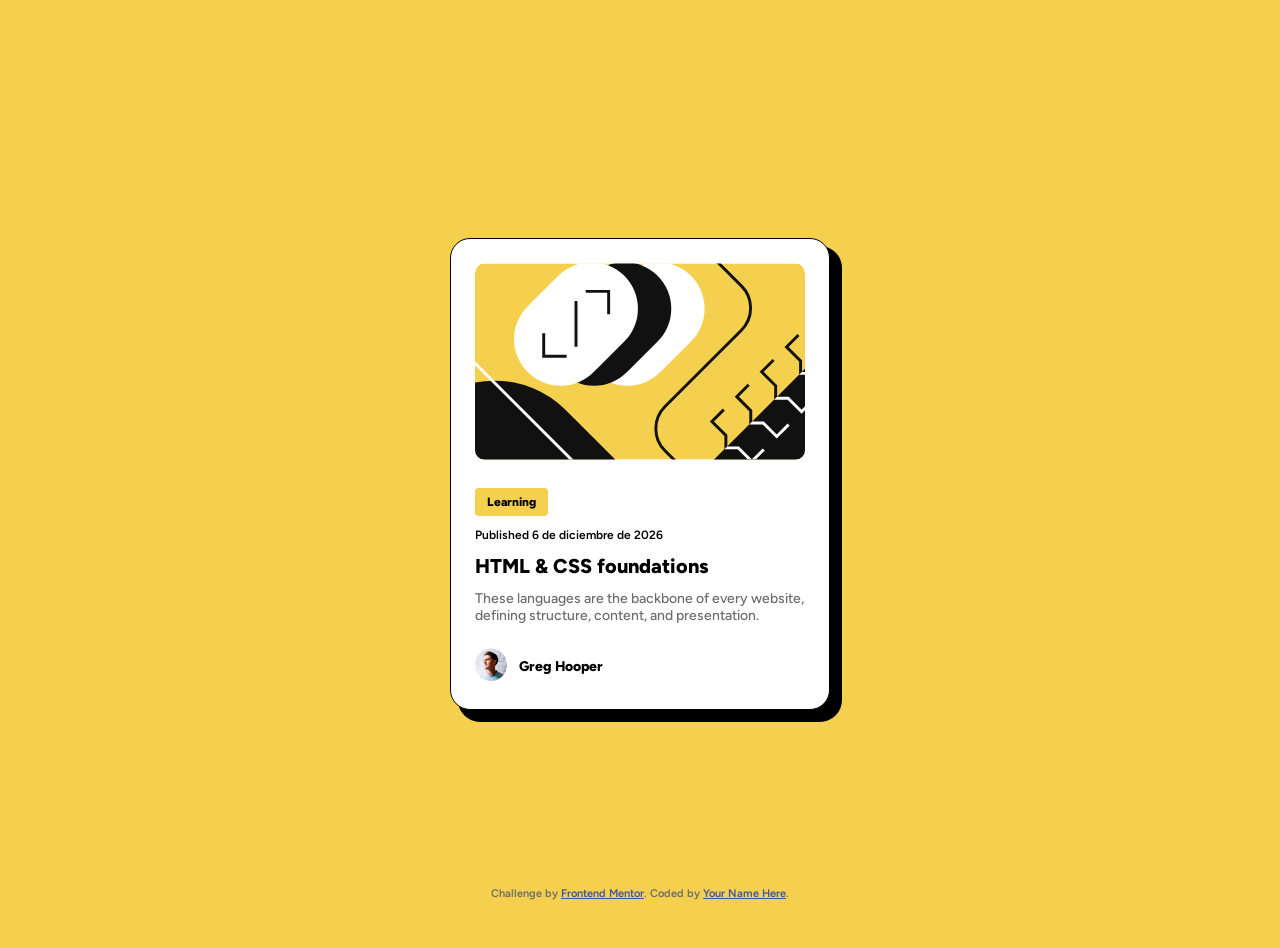
==== index.html @ 5a08bcdb "initial commit" ====
<!DOCTYPE html>
<html lang="en">
  <head>
    <meta charset="UTF-8" />
    <meta name="viewport" content="width=device-width, initial-scale=1.0" />
    <!-- displays site properly based on user's device -->

    <link
      rel="icon"
      type="image/png"
      sizes="32x32"
      href="./assets/images/favicon-32x32.png"
    />
<link rel="stylesheet" href="./assets/styles.css">
    <title>Frontend Mentor | Blog preview card</title>

    <!-- Feel free to remove these styles or customise in your own stylesheet 👍 -->
    <style>
      .attribution {
        font-size: 11px;
        text-align: center;
      }
      .attribution a {
        color: hsl(228, 45%, 44%);
      }
    </style>
  </head>

  <main>
    <div class="content">
      <div class="card">
        <div class="img-container">
          <img
            src="./assets/images/illustration-article.svg"
            alt="imagen of coding simbols"
          />
        </div>
        <div class="status"><p>Learning</p></div>
        <div class="date"></div>
        <div class="title">HTML & CSS foundations</div>
        <div class="description">These languages are the backbone of every website, defining structure, content, and presentation.</div>
        <div class="author">
          <div class="photo">
            <img src="./assets/images/image-avatar.webp" alt="author photo">
          </div>
          <div class="name">Greg Hooper</div>
        </div>
      </div>
    </div>
  </main>
  <body>
    <div class="attribution">
      Challenge by
      <a href="https://www.frontendmentor.io?ref=challenge" target="_blank"
        >Frontend Mentor</a
      >. Coded by <a href="#">Your Name Here</a>.
    </div>
    <script>
      const dateElement = document.querySelector('.date');
      const today = new Date();
      const options = { year: 'numeric', month: 'long', day: 'numeric' };
      const formattedDate = today.toLocaleDateString('es-ES', options);
    
      dateElement.textContent = `Published ${formattedDate}`;
    </script>
  </body>
</html>
---- assets/styles.css ----
@import url("https://fonts.googleapis.com/css2?family=Figtree:wght@500;600;800&display=swap");
body {
  background-color: #f4d04e;
  font-family: "Figtree", sans-serif;
}

p {
  margin: 0;
}

.content {
  display: flex;
  justify-content: center;
  align-items: center;
  min-height: 100vh;
  padding: 1rem;
}

.card {
  background-color: white;
  padding: 24px;
  border-radius: 20px;
  border: 1px solid #000000;
  width: 20.625rem;
  height: auto;
  max-width: calc(100% - 48px);
  margin: 24px auto;
  box-shadow: 10px 10px 0px 2px rgb(0, 0, 0);
  transition: box-shadow 0.2s ease, color 0.2s ease;
  cursor: pointer;
}
.card .title {
  transition: color 0.2s ease;
}
.card:hover {
  box-shadow: 12px 12px 0px 4px rgb(0, 0, 0);
}
.card:hover .title {
  color: #f4d04e;
}

img {
  width: 100%;
  overflow: hidden;
  border-radius: 10px;
  position: relative;
}

.img-container {
  width: 100%;
  overflow: hidden;
  border-radius: 10px;
  position: relative;
  margin-bottom: 24px;
  border-radius: 10px;
}

.status {
  background-color: #f4d04e;
  font-size: 12px;
  font-weight: 800;
  width: -moz-fit-content;
  width: fit-content;
  padding: 4px 12px;
  border-radius: 4px;
  height: 20px;
  align-content: center;
}

.date {
  font-size: 12px;
  font-weight: 600;
  margin-top: 12px;
  margin-bottom: 12px;
}

.title {
  font-size: 20px;
  font-weight: 800;
  margin-bottom: 12px;
}

.description {
  font-size: 14px;
  font-weight: 500;
  color: #6b6b6b;
  margin-bottom: 24px;
}

.author {
  display: flex;
  align-items: center;
}
.author .photo {
  margin-right: 12px;
  width: 32px;
}
.author .name {
  font-size: 14px;
  font-weight: 800;
}

.attribution {
  font-size: 12px;
  font-weight: 600;
  color: #6b6b6b;
  margin-top: 12px;
  position: absolute;
  bottom: 0;
  left: 0;
  right: 0;
  text-align: center;
}/*# sourceMappingURL=styles.css.map */
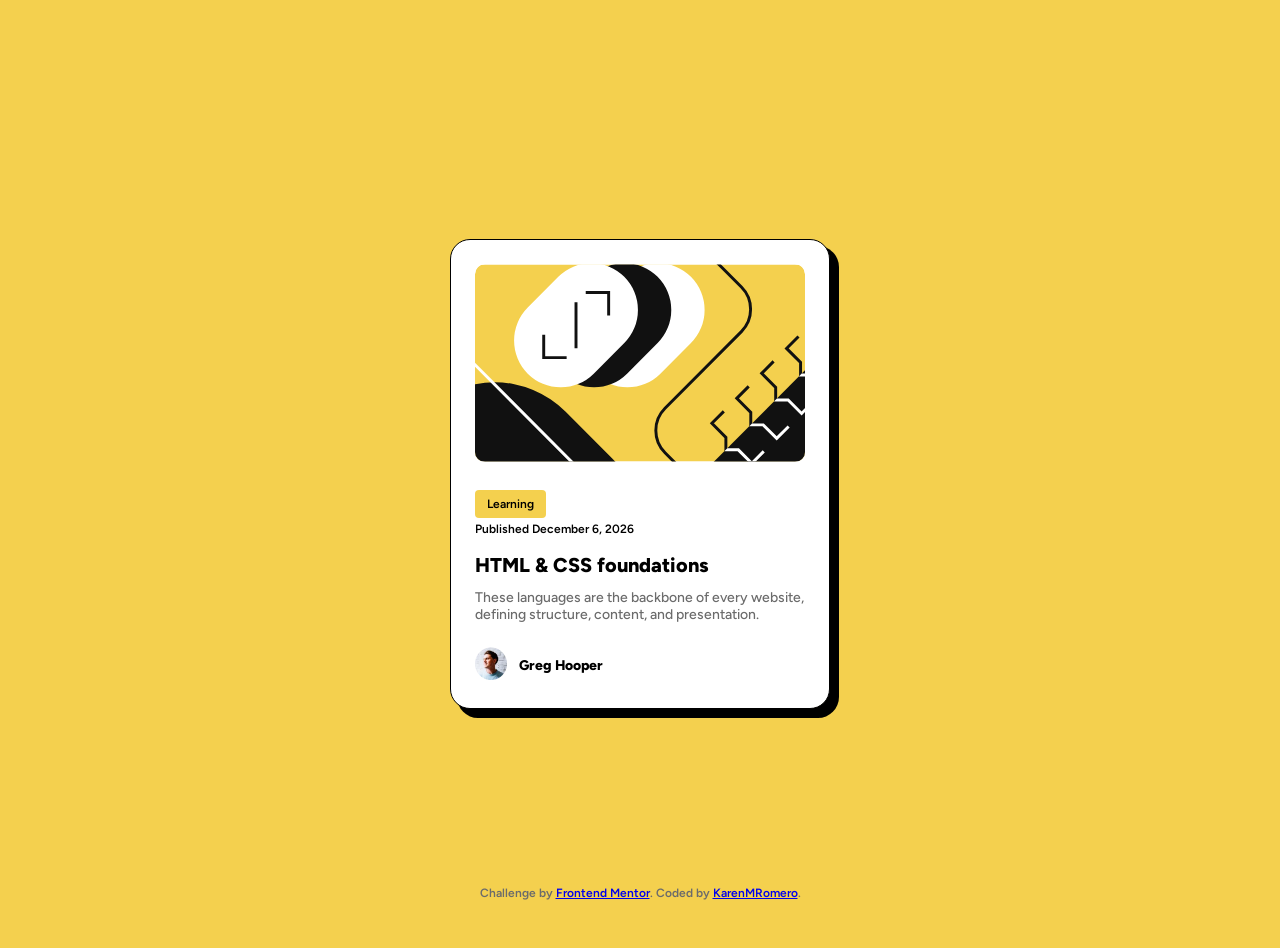
==== commit 40fffa2e: "clean html and add accecibility elements" ====
--- a/index.html
+++ b/index.html
@@ -11,57 +11,51 @@
       sizes="32x32"
       href="./assets/images/favicon-32x32.png"
     />
-<link rel="stylesheet" href="./assets/styles.css">
+    <link rel="stylesheet" href="./assets/styles.css" />
     <title>Frontend Mentor | Blog preview card</title>
-
-    <!-- Feel free to remove these styles or customise in your own stylesheet 👍 -->
-    <style>
-      .attribution {
-        font-size: 11px;
-        text-align: center;
-      }
-      .attribution a {
-        color: hsl(228, 45%, 44%);
-      }
-    </style>
   </head>
-
-  <main>
-    <div class="content">
-      <div class="card">
-        <div class="img-container">
-          <img
-            src="./assets/images/illustration-article.svg"
-            alt="imagen of coding simbols"
-          />
-        </div>
-        <div class="status"><p>Learning</p></div>
-        <div class="date"></div>
-        <div class="title">HTML & CSS foundations</div>
-        <div class="description">These languages are the backbone of every website, defining structure, content, and presentation.</div>
-        <div class="author">
-          <div class="photo">
-            <img src="./assets/images/image-avatar.webp" alt="author photo">
+  <body>
+    <main>
+      <div class="content">
+        <article class="card" aria-label="Blog preview card">
+          <div class="img-container">
+            <img
+              src="./assets/images/illustration-article.svg"
+              alt="Illustration representing web development with coding symbols"
+            />
           </div>
-          <div class="name">Greg Hooper</div>
-        </div>
+          <div class="status"><p>Learning</p></div>
+          <header>
+            <time class="date"></time>
+            <h1 class="title">HTML & CSS foundations</h1>
+          </header>
+          <div class="description">
+            These languages are the backbone of every website, defining
+            structure, content, and presentation.
+          </div>
+          <div class="author">
+            <div class="photo">
+              <img src="./assets/images/image-avatar.webp" alt="Photo of Greg Hooper author of the article" />
+            </div>
+            <div class="name">Greg Hooper</div>
+          </div>
+        </article>
       </div>
-    </div>
-  </main>
-  <body>
+    </main>
     <div class="attribution">
       Challenge by
       <a href="https://www.frontendmentor.io?ref=challenge" target="_blank"
         >Frontend Mentor</a
-      >. Coded by <a href="#">Your Name Here</a>.
+      >. Coded by <a href="#">KarenMRomero</a>.
     </div>
     <script>
-      const dateElement = document.querySelector('.date');
+      const dateElement = document.querySelector(".date");
       const today = new Date();
-      const options = { year: 'numeric', month: 'long', day: 'numeric' };
-      const formattedDate = today.toLocaleDateString('es-ES', options);
-    
+      const options = { year: "numeric", month: "long", day: "numeric" };
+      const formattedDate = today.toLocaleDateString("en-US", options);
+      const isoDate = today.toISOString().split("T")[0]; // formato YYYY-MM-DD
       dateElement.textContent = `Published ${formattedDate}`;
+      dateElement.setAttribute("datetime", isoDate);
     </script>
   </body>
 </html>
--- a/assets/styles.css
+++ b/assets/styles.css
@@ -25,7 +25,7 @@
   height: auto;
   max-width: calc(100% - 48px);
   margin: 24px auto;
-  box-shadow: 10px 10px 0px 2px rgb(0, 0, 0);
+  box-shadow: 8px 8px 0px 1px rgb(0, 0, 0);
   transition: box-shadow 0.2s ease, color 0.2s ease;
   cursor: pointer;
 }
@@ -33,7 +33,7 @@
   transition: color 0.2s ease;
 }
 .card:hover {
-  box-shadow: 12px 12px 0px 4px rgb(0, 0, 0);
+  box-shadow: 10px 10px 0px 1px rgb(0, 0, 0);
 }
 .card:hover .title {
   color: #f4d04e;
@@ -58,7 +58,7 @@
 .status {
   background-color: #f4d04e;
   font-size: 12px;
-  font-weight: 800;
+  font-weight: 600;
   width: -moz-fit-content;
   width: fit-content;
   padding: 4px 12px;
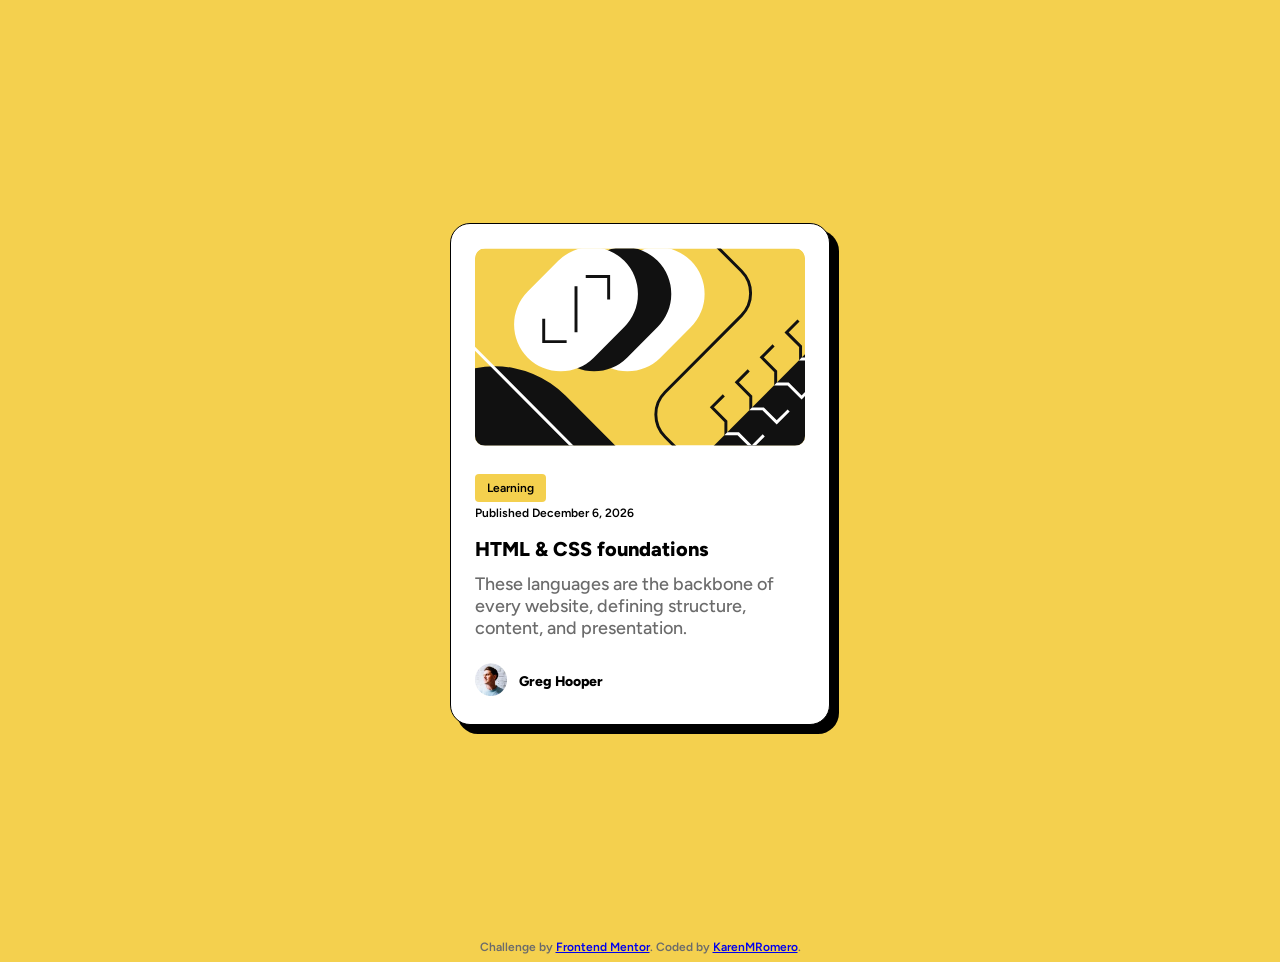
==== commit fe2eacfd: "Improve CSS accessibility and visual structure" ====
--- a/index.html
+++ b/index.html
@@ -24,7 +24,7 @@
               alt="Illustration representing web development with coding symbols"
             />
           </div>
-          <div class="status"><p>Learning</p></div>
+          <div class="topic"><p>Learning</p></div>
           <header>
             <time class="date"></time>
             <h1 class="title">HTML & CSS foundations</h1>
@@ -35,7 +35,10 @@
           </div>
           <div class="author">
             <div class="photo">
-              <img src="./assets/images/image-avatar.webp" alt="Photo of Greg Hooper author of the article" />
+              <img
+                src="./assets/images/image-avatar.webp"
+                alt="Photo of Greg Hooper author of the article"
+              />
             </div>
             <div class="name">Greg Hooper</div>
           </div>
--- a/assets/styles.css
+++ b/assets/styles.css
@@ -18,14 +18,14 @@
 
 .card {
   background-color: white;
-  padding: 24px;
-  border-radius: 20px;
-  border: 1px solid #000000;
-  width: 20.625rem;
+  padding: 1.5rem;
+  border-radius: 1.25rem;
+  border: 0.0625rem solid #000000;
+  width: 330px;
   height: auto;
-  max-width: calc(100% - 48px);
-  margin: 24px auto;
-  box-shadow: 8px 8px 0px 1px rgb(0, 0, 0);
+  max-width: calc(100% - 3rem);
+  margin: 1.5rem auto;
+  box-shadow: 0.5rem 0.5rem 0rem 0.0625rem rgb(0, 0, 0);
   transition: box-shadow 0.2s ease, color 0.2s ease;
   cursor: pointer;
 }
@@ -33,7 +33,7 @@
   transition: color 0.2s ease;
 }
 .card:hover {
-  box-shadow: 10px 10px 0px 1px rgb(0, 0, 0);
+  box-shadow: 0.625rem 0.625rem 0rem 0.0625rem rgb(0, 0, 0);
 }
 .card:hover .title {
   color: #f4d04e;
@@ -42,49 +42,48 @@
 img {
   width: 100%;
   overflow: hidden;
-  border-radius: 10px;
+  border-radius: 0.625rem;
   position: relative;
 }
 
 .img-container {
   width: 100%;
   overflow: hidden;
-  border-radius: 10px;
+  border-radius: 0.625rem;
   position: relative;
-  margin-bottom: 24px;
-  border-radius: 10px;
+  margin-bottom: 1.5rem;
 }
 
-.status {
+.topic {
   background-color: #f4d04e;
-  font-size: 12px;
+  font-size: 0.75rem;
   font-weight: 600;
   width: -moz-fit-content;
   width: fit-content;
-  padding: 4px 12px;
-  border-radius: 4px;
-  height: 20px;
+  padding: 0.25rem 0.75rem;
+  border-radius: 0.25rem;
+  line-height: 1.25rem;
   align-content: center;
 }
 
 .date {
-  font-size: 12px;
+  font-size: 0.75rem;
   font-weight: 600;
-  margin-top: 12px;
-  margin-bottom: 12px;
+  margin-top: 0.75rem;
+  margin-bottom: 0.75rem;
 }
 
 .title {
-  font-size: 20px;
+  font-size: 1.25rem;
   font-weight: 800;
-  margin-bottom: 12px;
+  margin-bottom: 0.75rem;
 }
 
 .description {
-  font-size: 14px;
+  font-size: 1.125rem;
   font-weight: 500;
   color: #6b6b6b;
-  margin-bottom: 24px;
+  margin-bottom: 1.5rem;
 }
 
 .author {
@@ -92,20 +91,20 @@
   align-items: center;
 }
 .author .photo {
-  margin-right: 12px;
-  width: 32px;
+  margin-right: 0.75rem;
+  width: 2rem;
 }
 .author .name {
-  font-size: 14px;
+  font-size: 0.875rem;
   font-weight: 800;
 }
 
 .attribution {
-  font-size: 12px;
+  font-size: 0.75rem;
   font-weight: 600;
   color: #6b6b6b;
-  margin-top: 12px;
-  position: absolute;
+  margin-top: auto;
+  position: relative;
   bottom: 0;
   left: 0;
   right: 0;
